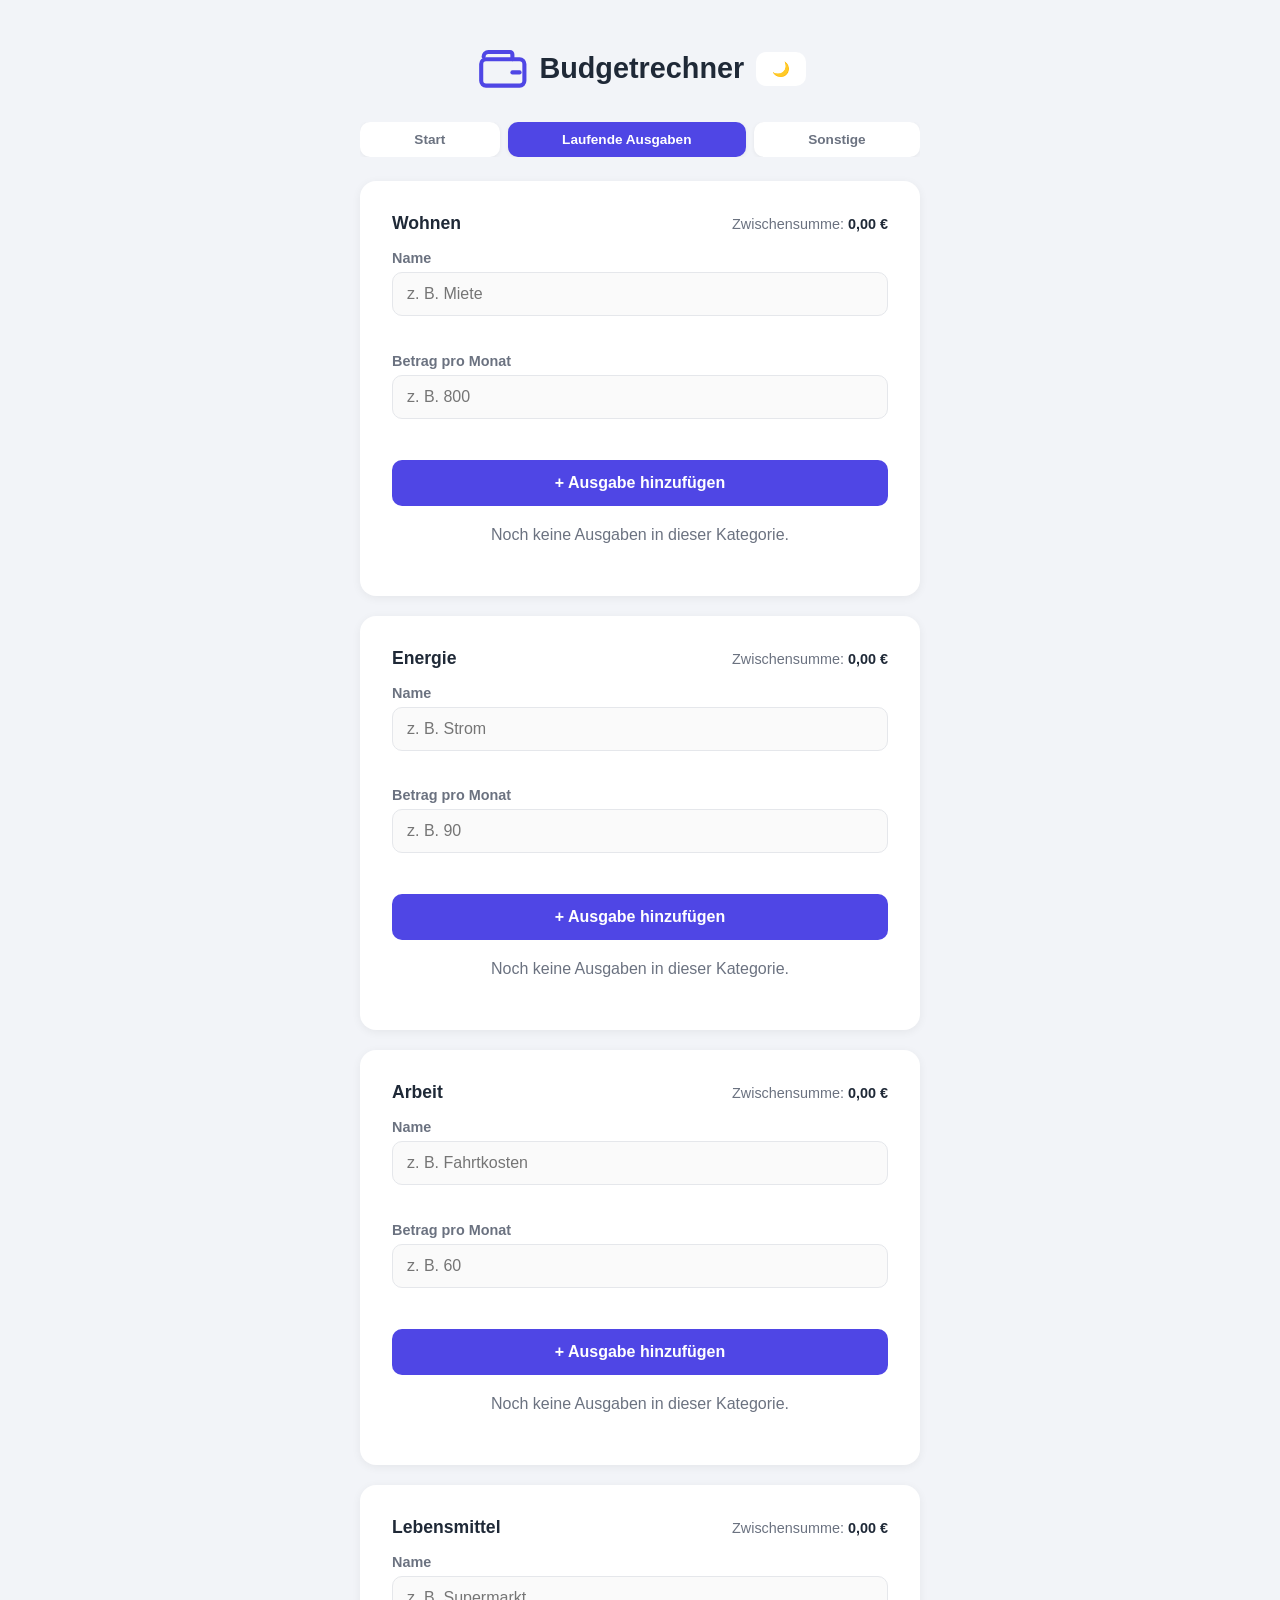
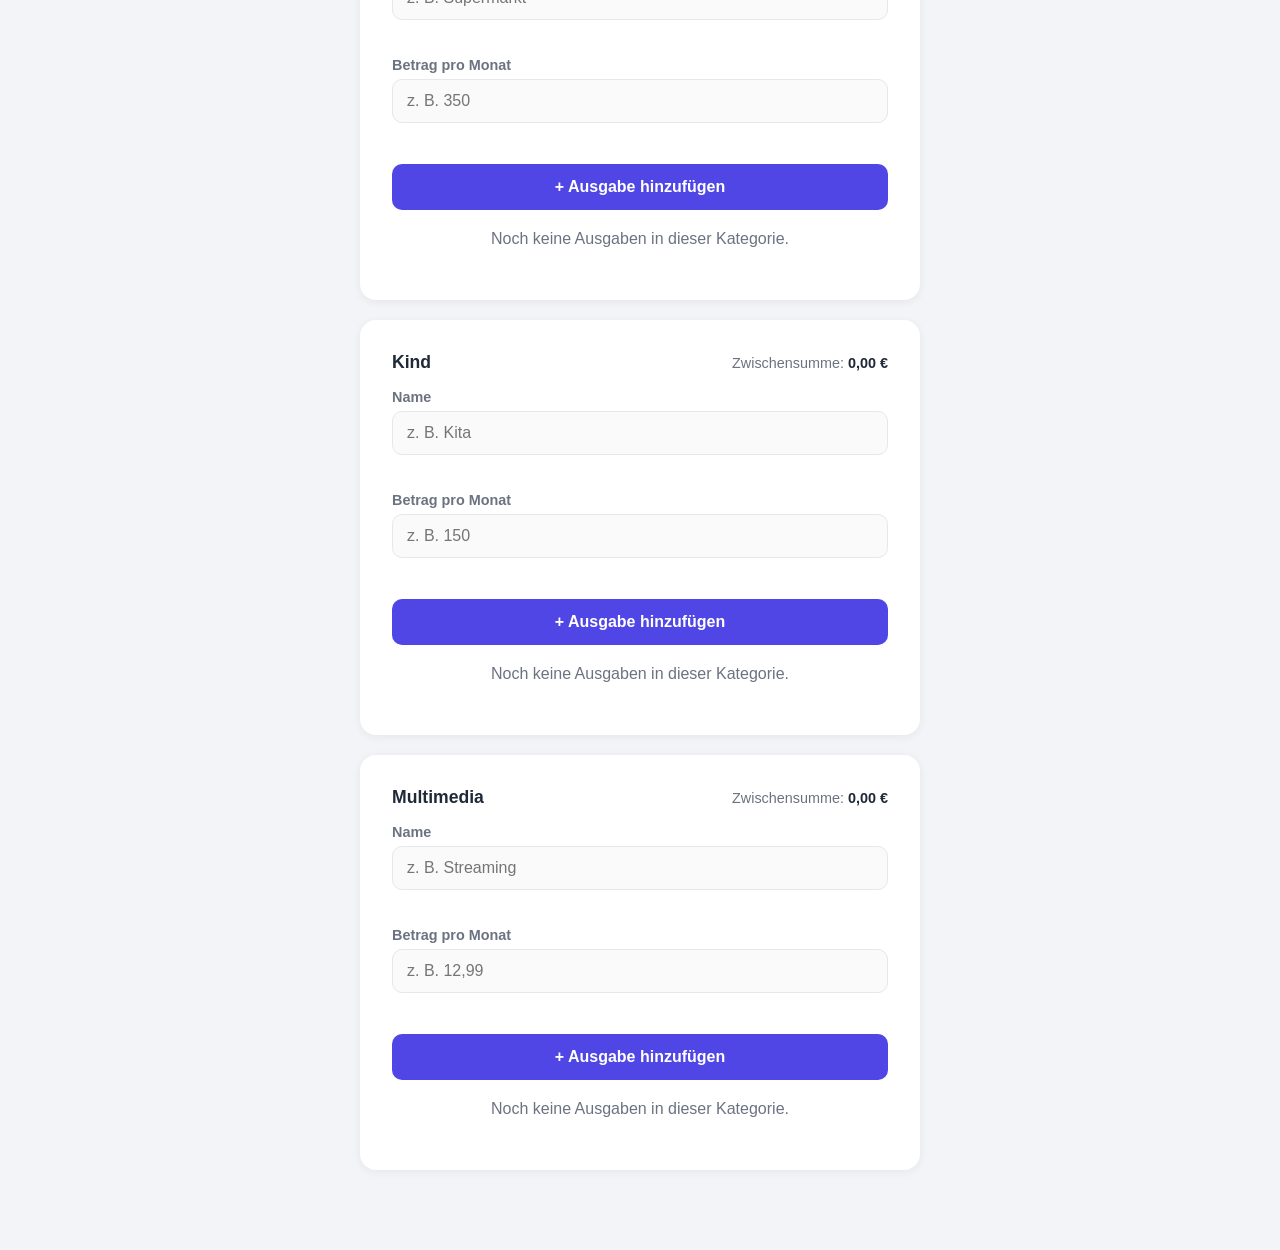
==== kategorien.html @ 54e15be7 "Add files via upload" ====
<!DOCTYPE html>
<html lang="de">
<head>
  <meta charset="UTF-8">
  <meta name="viewport" content="width=device-width, initial-scale=1.0">
  <title>Laufende Ausgaben – Budgetrechner</title>
  <link rel="stylesheet" href="style.css">
</head>
<body>

  <div class="container">
    <div class="kopfzeile">
      <h1>
        <span class="icon-wallet" aria-hidden="true">
          <svg viewBox="0 0 24 24" fill="none" stroke="currentColor" stroke-width="1.7" stroke-linecap="round" stroke-linejoin="round">
            <path d="M4 7a2 2 0 0 1 2-2h9a1 1 0 0 1 1 1v2"/>
            <rect x="3" y="8" width="18" height="11" rx="2"/>
            <path d="M16 13.5h3"/>
          </svg>
        </span>
        Budgetrechner
      </h1>
      <button type="button" id="modus-umschalten" class="btn btn-modus" title="Dunkelmodus umschalten">🌙</button>
    </div>

    <!-- ================= NAVIGATION ================= -->
    <nav class="nav-leiste">
      <a class="nav-link" href="index.html">Start</a>
      <a class="nav-link" href="kategorien.html">Laufende Ausgaben</a>
      <a class="nav-link" href="sonstige.html">Sonstige</a>
    </nav>

    <!-- Jede Karte unten ist eine "Ausgaben-Karte": script.js erkennt sie über
         die Klasse "ausgaben-karte" und das Attribut "data-ziel" und macht
         Formular, Liste, Bearbeiten/Löschen und Zwischensumme automatisch
         funktionsfähig – der Ablauf ist für alle 6 Kategorien identisch. -->

    <!-- ================= WOHNEN ================= -->
    <section class="karte ausgaben-karte" data-ziel="wohnen">
      <div class="kategorie-kopf">
        <h2>Wohnen</h2>
        <p class="kategorie-zwischensumme">Zwischensumme: <span class="zwischensumme-betrag">0,00 €</span></p>
      </div>

      <form class="ausgabe-formular" novalidate>
        <div class="feld-gruppe">
          <label for="wohnen-name-input">Name</label>
          <input type="text" id="wohnen-name-input" class="ausgabe-name-input" placeholder="z. B. Miete" autocomplete="off">
          <p class="fehler-text name-fehler"></p>
        </div>
        <div class="feld-gruppe">
          <label for="wohnen-betrag-input">Betrag pro Monat</label>
          <input type="text" id="wohnen-betrag-input" class="ausgabe-betrag-input" placeholder="z. B. 800" inputmode="decimal" autocomplete="off">
          <p class="fehler-text betrag-fehler"></p>
        </div>
        <button type="submit" class="btn btn-primary">+ Ausgabe hinzufügen</button>
      </form>

      <ul class="ausgaben-liste"></ul>
      <p class="leer-hinweis">Noch keine Ausgaben in dieser Kategorie.</p>
    </section>

    <!-- ================= ENERGIE ================= -->
    <section class="karte ausgaben-karte" data-ziel="energie">
      <div class="kategorie-kopf">
        <h2>Energie</h2>
        <p class="kategorie-zwischensumme">Zwischensumme: <span class="zwischensumme-betrag">0,00 €</span></p>
      </div>

      <form class="ausgabe-formular" novalidate>
        <div class="feld-gruppe">
          <label for="energie-name-input">Name</label>
          <input type="text" id="energie-name-input" class="ausgabe-name-input" placeholder="z. B. Strom" autocomplete="off">
          <p class="fehler-text name-fehler"></p>
        </div>
        <div class="feld-gruppe">
          <label for="energie-betrag-input">Betrag pro Monat</label>
          <input type="text" id="energie-betrag-input" class="ausgabe-betrag-input" placeholder="z. B. 90" inputmode="decimal" autocomplete="off">
          <p class="fehler-text betrag-fehler"></p>
        </div>
        <button type="submit" class="btn btn-primary">+ Ausgabe hinzufügen</button>
      </form>

      <ul class="ausgaben-liste"></ul>
      <p class="leer-hinweis">Noch keine Ausgaben in dieser Kategorie.</p>
    </section>

    <!-- ================= ARBEIT ================= -->
    <section class="karte ausgaben-karte" data-ziel="arbeit">
      <div class="kategorie-kopf">
        <h2>Arbeit</h2>
        <p class="kategorie-zwischensumme">Zwischensumme: <span class="zwischensumme-betrag">0,00 €</span></p>
      </div>

      <form class="ausgabe-formular" novalidate>
        <div class="feld-gruppe">
          <label for="arbeit-name-input">Name</label>
          <input type="text" id="arbeit-name-input" class="ausgabe-name-input" placeholder="z. B. Fahrtkosten" autocomplete="off">
          <p class="fehler-text name-fehler"></p>
        </div>
        <div class="feld-gruppe">
          <label for="arbeit-betrag-input">Betrag pro Monat</label>
          <input type="text" id="arbeit-betrag-input" class="ausgabe-betrag-input" placeholder="z. B. 60" inputmode="decimal" autocomplete="off">
          <p class="fehler-text betrag-fehler"></p>
        </div>
        <button type="submit" class="btn btn-primary">+ Ausgabe hinzufügen</button>
      </form>

      <ul class="ausgaben-liste"></ul>
      <p class="leer-hinweis">Noch keine Ausgaben in dieser Kategorie.</p>
    </section>

    <!-- ================= LEBENSMITTEL ================= -->
    <section class="karte ausgaben-karte" data-ziel="lebensmittel">
      <div class="kategorie-kopf">
        <h2>Lebensmittel</h2>
        <p class="kategorie-zwischensumme">Zwischensumme: <span class="zwischensumme-betrag">0,00 €</span></p>
      </div>

      <form class="ausgabe-formular" novalidate>
        <div class="feld-gruppe">
          <label for="lebensmittel-name-input">Name</label>
          <input type="text" id="lebensmittel-name-input" class="ausgabe-name-input" placeholder="z. B. Supermarkt" autocomplete="off">
          <p class="fehler-text name-fehler"></p>
        </div>
        <div class="feld-gruppe">
          <label for="lebensmittel-betrag-input">Betrag pro Monat</label>
          <input type="text" id="lebensmittel-betrag-input" class="ausgabe-betrag-input" placeholder="z. B. 350" inputmode="decimal" autocomplete="off">
          <p class="fehler-text betrag-fehler"></p>
        </div>
        <button type="submit" class="btn btn-primary">+ Ausgabe hinzufügen</button>
      </form>

      <ul class="ausgaben-liste"></ul>
      <p class="leer-hinweis">Noch keine Ausgaben in dieser Kategorie.</p>
    </section>

    <!-- ================= KIND ================= -->
    <section class="karte ausgaben-karte" data-ziel="kind">
      <div class="kategorie-kopf">
        <h2>Kind</h2>
        <p class="kategorie-zwischensumme">Zwischensumme: <span class="zwischensumme-betrag">0,00 €</span></p>
      </div>

      <form class="ausgabe-formular" novalidate>
        <div class="feld-gruppe">
          <label for="kind-name-input">Name</label>
          <input type="text" id="kind-name-input" class="ausgabe-name-input" placeholder="z. B. Kita" autocomplete="off">
          <p class="fehler-text name-fehler"></p>
        </div>
        <div class="feld-gruppe">
          <label for="kind-betrag-input">Betrag pro Monat</label>
          <input type="text" id="kind-betrag-input" class="ausgabe-betrag-input" placeholder="z. B. 150" inputmode="decimal" autocomplete="off">
          <p class="fehler-text betrag-fehler"></p>
        </div>
        <button type="submit" class="btn btn-primary">+ Ausgabe hinzufügen</button>
      </form>

      <ul class="ausgaben-liste"></ul>
      <p class="leer-hinweis">Noch keine Ausgaben in dieser Kategorie.</p>
    </section>

    <!-- ================= MULTIMEDIA ================= -->
    <section class="karte ausgaben-karte" data-ziel="multimedia">
      <div class="kategorie-kopf">
        <h2>Multimedia</h2>
        <p class="kategorie-zwischensumme">Zwischensumme: <span class="zwischensumme-betrag">0,00 €</span></p>
      </div>

      <form class="ausgabe-formular" novalidate>
        <div class="feld-gruppe">
          <label for="multimedia-name-input">Name</label>
          <input type="text" id="multimedia-name-input" class="ausgabe-name-input" placeholder="z. B. Streaming" autocomplete="off">
          <p class="fehler-text name-fehler"></p>
        </div>
        <div class="feld-gruppe">
          <label for="multimedia-betrag-input">Betrag pro Monat</label>
          <input type="text" id="multimedia-betrag-input" class="ausgabe-betrag-input" placeholder="z. B. 12,99" inputmode="decimal" autocomplete="off">
          <p class="fehler-text betrag-fehler"></p>
        </div>
        <button type="submit" class="btn btn-primary">+ Ausgabe hinzufügen</button>
      </form>

      <ul class="ausgaben-liste"></ul>
      <p class="leer-hinweis">Noch keine Ausgaben in dieser Kategorie.</p>
    </section>
  </div>

  <script src="script.js"></script>
</body>
</html>
---- style.css ----
/* ===================================================
   GRUNDEINSTELLUNGEN & FARBVARIABLEN
   =================================================== */
:root {
  --farbe-hintergrund: #f2f4f8;
  --farbe-karte: #ffffff;
  --farbe-text: #1f2937;
  --farbe-text-hell: #6b7280;
  --farbe-primary: #4f46e5;
  --farbe-primary-dunkel: #4338ca;
  --farbe-positiv: #15803d;
  --farbe-positiv-hintergrund: #dcfce7;
  --farbe-negativ: #b91c1c;
  --farbe-negativ-hintergrund: #fee2e2;
  --farbe-fehler: #dc2626;
  --farbe-rand: #e5e7eb;
  --farbe-eingabe-bg: #fafafa;
  --farbe-eingabe-bg-fokus: #ffffff;
  --farbe-neutral-bg: #f3f4f6;
  --schatten-farbe: rgba(0, 0, 0, 0.06);
  --radius: 16px;
}

/* Dunkelmodus: überschreibt einfach dieselben Variablen mit anderen Werten.
   Dadurch muss der Rest der CSS-Datei gar nicht angepasst werden. */
body.dunkel-modus {
  --farbe-hintergrund: #0f172a;
  --farbe-karte: #1e293b;
  --farbe-text: #f1f5f9;
  --farbe-text-hell: #94a3b8;
  --farbe-primary: #6366f1;
  --farbe-primary-dunkel: #818cf8;
  --farbe-positiv: #4ade80;
  --farbe-positiv-hintergrund: #14532d;
  --farbe-negativ: #f87171;
  --farbe-negativ-hintergrund: #7f1d1d;
  --farbe-fehler: #f87171;
  --farbe-rand: #334155;
  --farbe-eingabe-bg: #0f172a;
  --farbe-eingabe-bg-fokus: #111827;
  --farbe-neutral-bg: #334155;
  --schatten-farbe: rgba(0, 0, 0, 0.4);
}

* {
  box-sizing: border-box;
}

body {
  margin: 0;
  padding: 24px 16px 60px;
  font-family: "Segoe UI", Roboto, Helvetica, Arial, sans-serif;
  background: var(--farbe-hintergrund);
  color: var(--farbe-text);
  transition: background-color 0.2s ease, color 0.2s ease;
}

.kopfzeile {
  display: flex;
  align-items: center;
  justify-content: center;
  gap: 12px;
  margin-bottom: 24px;
}

.kopfzeile h1 {
  margin: 0;
}

.btn-modus {
  background: var(--farbe-karte);
  border: 1px solid var(--farbe-rand);
  font-size: 1.2rem;
  line-height: 1;
  padding: 8px 12px;
  border-radius: 50%;
}

/* ===================================================
   NAVIGATIONSLEISTE (auf allen 3 Seiten gleich)
   =================================================== */
.nav-leiste {
  display: flex;
  gap: 8px;
  margin-bottom: 24px;
  overflow-x: auto;
}

.nav-link {
  flex: 1 1 auto;
  text-align: center;
  white-space: nowrap;
  padding: 10px 14px;
  border-radius: 10px;
  background: var(--farbe-karte);
  color: var(--farbe-text-hell);
  text-decoration: none;
  font-size: 0.85rem;
  font-weight: 600;
  box-shadow: 0 1px 4px var(--schatten-farbe);
}

.nav-link.aktiv {
  background: var(--farbe-primary);
  color: #fff;
}

.container {
  max-width: 560px;
  margin: 0 auto;
}

h1 {
  display: flex;
  align-items: center;
  justify-content: center;
  gap: 8px;
  text-align: center;
  font-size: 1.8rem;
  margin: 0;
}

/* Minimalistisches Wallet-Symbol in der Kopfzeile, ca. doppelt so groß wie
   der vorherige Emoji-Text (1.8rem), Farbe folgt der Akzentfarbe der App. */
.icon-wallet {
  display: inline-flex;
  flex-shrink: 0;
  width: 3.6rem;
  height: 3.6rem;
  color: var(--farbe-primary);
}

.icon-wallet svg {
  width: 100%;
  height: 100%;
}

h2 {
  font-size: 1.1rem;
  margin: 0 0 16px;
  color: var(--farbe-text);
}

/* ===================================================
   KARTEN (allgemeines Container-Design)
   =================================================== */
.karte {
  background: var(--farbe-karte);
  border-radius: var(--radius);
  padding: 24px;
  margin-bottom: 20px;
  box-shadow: 0 2px 10px var(--schatten-farbe);
}

/* ===================================================
   SALDO-KARTE
   =================================================== */
.saldo-karte {
  text-align: center;
  transition: background-color 0.2s ease;
}

.saldo-label {
  margin: 0 0 8px;
  font-size: 1rem;
  color: var(--farbe-text-hell);
}

.saldo-betrag {
  margin: 0;
  font-size: 2.6rem;
  font-weight: 700;
}

/* Farbige Zustände, werden per JavaScript per Klasse gesetzt */
.saldo-karte.positiv .saldo-betrag {
  color: var(--farbe-positiv);
}
.saldo-karte.positiv {
  background: var(--farbe-positiv-hintergrund);
}

.saldo-karte.negativ .saldo-betrag {
  color: var(--farbe-negativ);
}
.saldo-karte.negativ {
  background: var(--farbe-negativ-hintergrund);
}

/* ===================================================
   FORMULARE / EINGABEFELDER
   =================================================== */
.feld-gruppe {
  margin-bottom: 16px;
}

.feld-gruppe:last-of-type {
  margin-bottom: 20px;
}

label {
  display: block;
  margin-bottom: 6px;
  font-size: 0.9rem;
  font-weight: 600;
  color: var(--farbe-text-hell);
}

input[type="text"] {
  width: 100%;
  padding: 12px 14px;
  font-size: 1rem;
  border: 1px solid var(--farbe-rand);
  border-radius: 10px;
  background: var(--farbe-eingabe-bg);
  color: var(--farbe-text);
}

input[type="text"]:focus {
  outline: none;
  border-color: var(--farbe-primary);
  background: var(--farbe-eingabe-bg-fokus);
}

.fehler-text {
  min-height: 1.1em;
  margin: 6px 0 0;
  font-size: 0.85rem;
  color: var(--farbe-fehler);
}

/* ===================================================
   BUTTONS
   =================================================== */
.btn {
  cursor: pointer;
  border: none;
  border-radius: 10px;
  padding: 10px 16px;
  font-size: 0.9rem;
  font-weight: 600;
  transition: opacity 0.15s ease;
}

.btn:hover {
  opacity: 0.85;
}

.btn-primary {
  width: 100%;
  padding: 14px;
  font-size: 1rem;
  background: var(--farbe-primary);
  color: #fff;
}

.btn-primary:hover {
  background: var(--farbe-primary-dunkel);
  opacity: 1;
}

.btn-bearbeiten {
  background: #e0e7ff;
  color: var(--farbe-primary-dunkel);
}

.btn-loeschen {
  background: var(--farbe-negativ-hintergrund);
  color: var(--farbe-negativ);
}

.btn-speichern {
  background: var(--farbe-positiv-hintergrund);
  color: var(--farbe-positiv);
}

.btn-abbrechen {
  background: var(--farbe-neutral-bg);
  color: var(--farbe-text-hell);
}

/* ===================================================
   AUSGABEN-LISTE
   =================================================== */
.ausgaben-liste {
  list-style: none;
  margin: 0;
  padding: 0;
}

.ausgabe-eintrag {
  display: flex;
  align-items: center;
  justify-content: space-between;
  flex-wrap: wrap;
  gap: 10px;
  padding: 14px 0;
  border-bottom: 1px solid var(--farbe-rand);
}

.ausgabe-eintrag:last-child {
  border-bottom: none;
}

.ausgabe-name {
  font-weight: 600;
  flex: 1 1 auto;
  min-width: 100px;
}

.ausgabe-betrag {
  font-weight: 600;
  color: var(--farbe-text-hell);
  margin-right: 8px;
}

.ausgabe-buttons {
  display: flex;
  gap: 8px;
}

.leer-hinweis {
  display: none; /* wird per JavaScript ein-/ausgeblendet */
  text-align: center;
  color: var(--farbe-text-hell);
  padding: 20px 0;
  margin: 0;
}

/* Bearbeiten-Modus eines Ausgaben-Eintrags */
.ausgabe-bearbeiten {
  display: flex;
  flex-wrap: wrap;
  gap: 8px;
  width: 100%;
}

.ausgabe-bearbeiten input[type="text"] {
  flex: 1 1 120px;
}

.edit-fehler {
  width: 100%;
}

/* ===================================================
   KATEGORIE-KARTEN (kategorien.html & sonstige.html)
   =================================================== */
.kategorie-kopf {
  display: flex;
  align-items: baseline;
  justify-content: space-between;
  flex-wrap: wrap;
  gap: 8px;
  margin-bottom: 16px;
}

.kategorie-kopf h2 {
  margin: 0;
}

.kategorie-zwischensumme {
  margin: 0;
  font-size: 0.9rem;
  color: var(--farbe-text-hell);
}

.zwischensumme-betrag {
  font-weight: 700;
  color: var(--farbe-text);
}

/* ===================================================
   BALKENDIAGRAMM (Startseite, ohne externe Bibliothek)
   =================================================== */
.diagramm-flaeche {
  display: flex;
  align-items: flex-end;
  gap: 16px;
  overflow-x: auto;
  padding-bottom: 4px;
}

.balken-spalte {
  display: flex;
  flex-direction: column;
  align-items: center;
  flex: 1 1 64px;
  min-width: 64px;
}

.balken-huelle {
  display: flex;
  align-items: flex-end;
  height: 180px;
  width: 100%;
}

.balken {
  width: 100%;
  min-height: 4px;
  background: var(--farbe-primary);
  border-radius: 8px 8px 0 0;
  transition: height 0.3s ease;
}

.balken-wert {
  margin-bottom: 6px;
  font-size: 0.75rem;
  font-weight: 700;
  white-space: nowrap;
}

.balken-label {
  margin-top: 8px;
  font-size: 0.8rem;
  color: var(--farbe-text-hell);
  text-align: center;
}

/* ===================================================
   RESPONSIVE ANPASSUNGEN (größere Bildschirme)
   =================================================== */
@media (min-width: 600px) {
  body {
    padding: 40px 16px 60px;
  }

  .saldo-betrag {
    font-size: 3.2rem;
  }

  .karte {
    padding: 32px;
  }
}
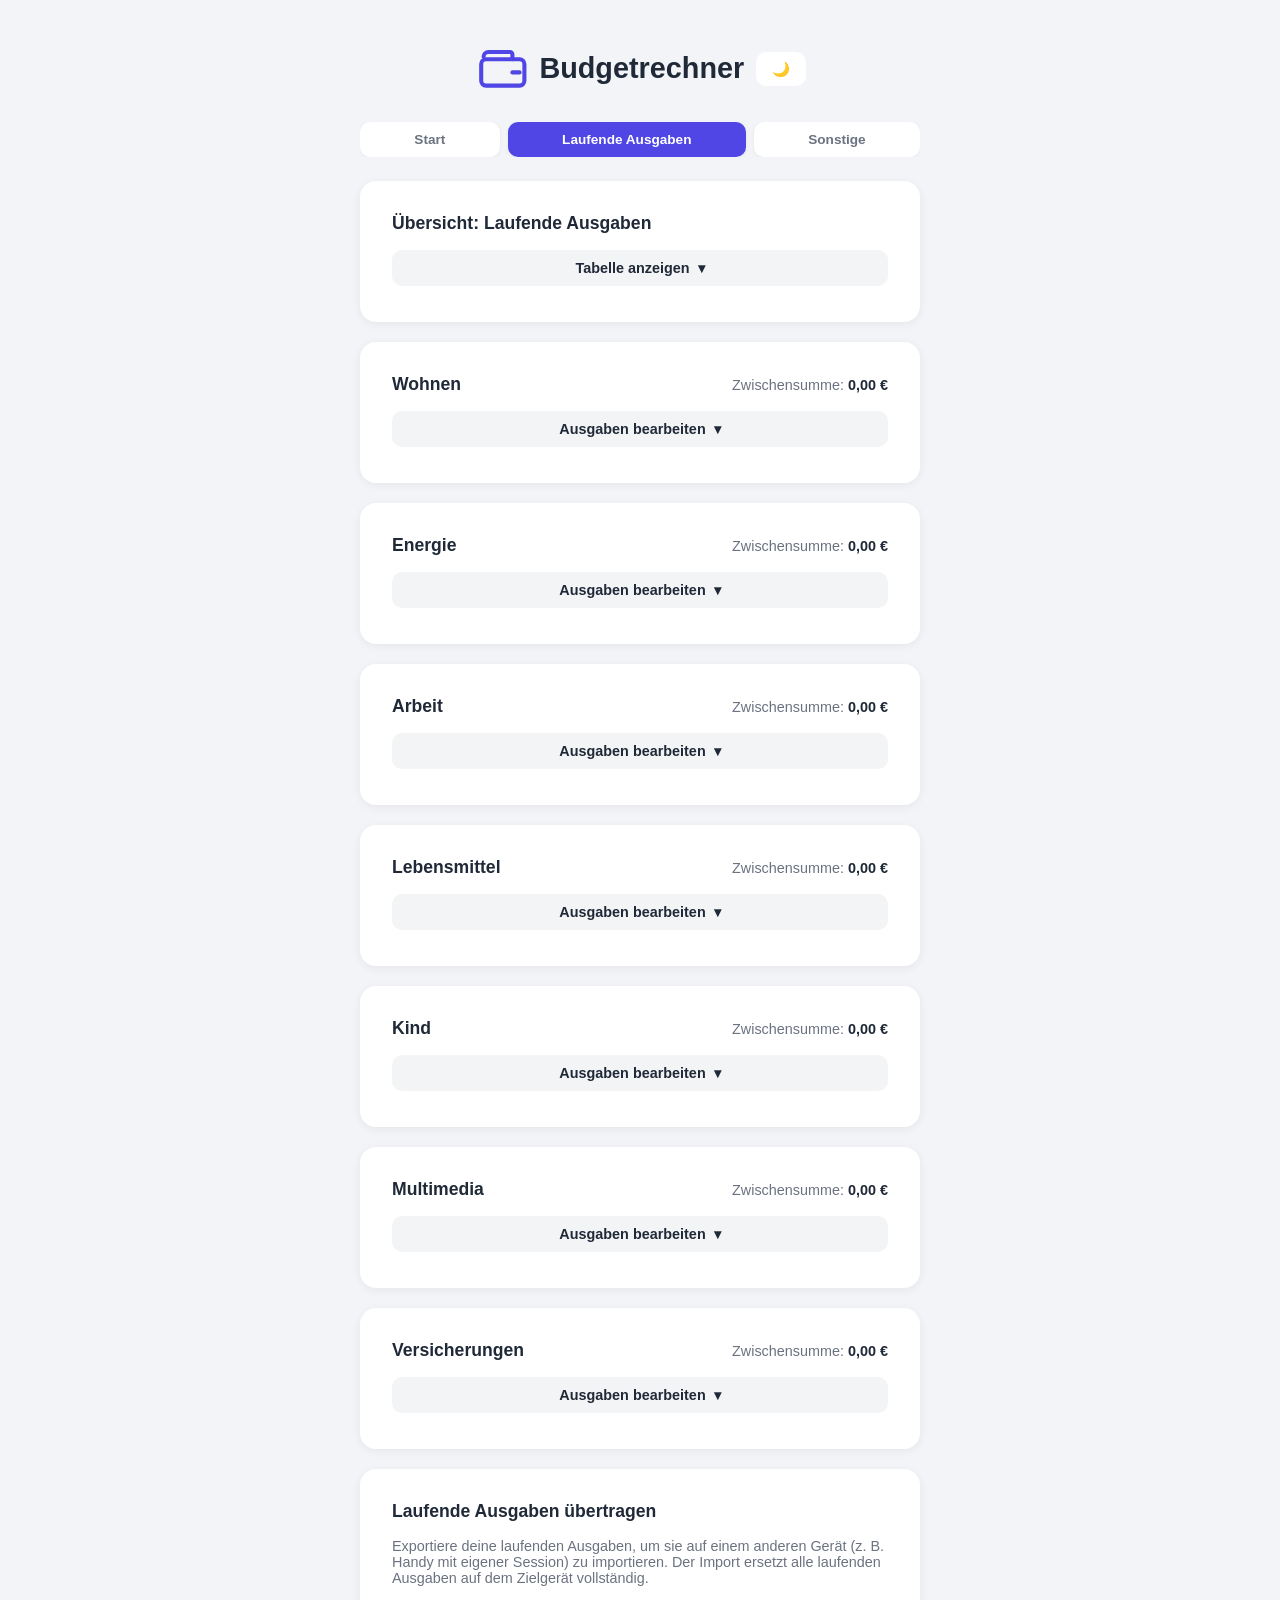
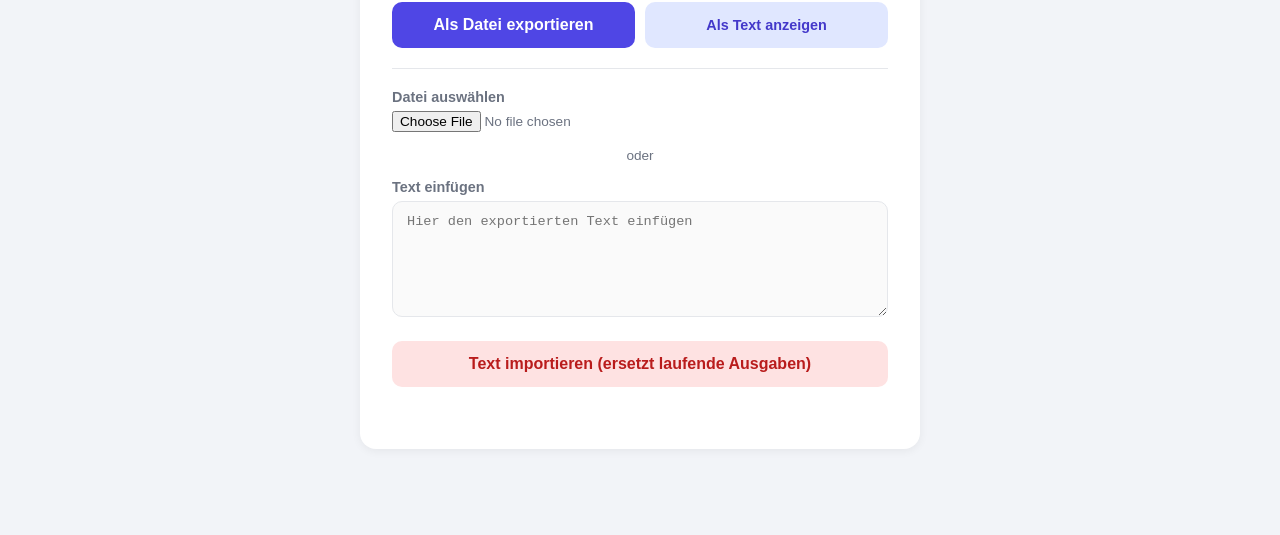
==== commit ed431a22: "Add files via upload Added some new functions" ====
--- a/kategorien.html
+++ b/kategorien.html
@@ -2,6 +2,15 @@
 <html lang="de">
 <head>
   <meta charset="UTF-8">
+  <script>
+    // Verhindert ein kurzes Aufblitzen des Hellmodus beim Laden/Seitenwechsel
+    // im Dunkelmodus: liest den gespeicherten Modus synchron VOR dem ersten
+    // Rendern aus und setzt die Klasse direkt am <html>-Element (das schon
+    // existiert, während <body> hier noch nicht geparst ist).
+    if (localStorage.getItem("budgetrechnerModus") === "dunkel") {
+      document.documentElement.classList.add("dunkel-modus");
+    }
+  </script>
   <meta name="viewport" content="width=device-width, initial-scale=1.0">
   <title>Laufende Ausgaben – Budgetrechner</title>
   <link rel="stylesheet" href="style.css">
@@ -30,10 +39,32 @@
       <a class="nav-link" href="sonstige.html">Sonstige</a>
     </nav>
 
+    <!-- ================= ÜBERSICHTSTABELLE ================= -->
+    <!-- Zeigt alle laufenden Ausgaben gruppiert nach Kategorie mit Zwischensumme.
+         Wird von script.js (rendereUebersichtstabelle) automatisch befüllt;
+         Kategorien ohne Ausgaben tauchen hier nicht auf. -->
+    <section class="karte uebersicht-karte" data-tabelle-modus="kategorien">
+      <h2>Übersicht: Laufende Ausgaben</h2>
+
+      <button type="button" class="btn kategorie-umschalten" aria-expanded="false" data-label-zu="Tabelle anzeigen" data-label-offen="Tabelle einklappen">
+        <span class="umschalten-text">Tabelle anzeigen</span>
+        <span class="umschalten-pfeil" aria-hidden="true">▾</span>
+      </button>
+
+      <div class="kategorie-details">
+      <div class="tabelle-wrapper">
+        <table class="uebersicht-tabelle">
+          <tbody class="uebersicht-tabelle-body"></tbody>
+        </table>
+      </div>
+      <p class="leer-hinweis">Noch keine laufenden Ausgaben vorhanden.</p>
+      </div>
+    </section>
+
     <!-- Jede Karte unten ist eine "Ausgaben-Karte": script.js erkennt sie über
          die Klasse "ausgaben-karte" und das Attribut "data-ziel" und macht
          Formular, Liste, Bearbeiten/Löschen und Zwischensumme automatisch
-         funktionsfähig – der Ablauf ist für alle 6 Kategorien identisch. -->
+         funktionsfähig – der Ablauf ist für alle 7 Kategorien identisch. -->
 
     <!-- ================= WOHNEN ================= -->
     <section class="karte ausgaben-karte" data-ziel="wohnen">
@@ -42,6 +73,20 @@
         <p class="kategorie-zwischensumme">Zwischensumme: <span class="zwischensumme-betrag">0,00 €</span></p>
       </div>
 
+      <!-- Horizontales Balkendiagramm dieser Kategorie, größte Ausgabe oben.
+           Wird von script.js (rendereKategorieBalken) befüllt und bei leerer
+           Kategorie automatisch ausgeblendet. -->
+      <div class="kategorie-balken"></div>
+
+      <!-- Ein-/Ausklapp-Button: Formular und Liste sind standardmäßig
+           eingeklappt, damit die Kachel kompakt bleibt. script.js schaltet
+           dazu die Klasse "offen" am darunterliegenden Bereich um. -->
+      <button type="button" class="btn kategorie-umschalten" aria-expanded="false" data-label-zu="Ausgaben bearbeiten" data-label-offen="Ausgaben einklappen">
+        <span class="umschalten-text">Ausgaben bearbeiten</span>
+        <span class="umschalten-pfeil" aria-hidden="true">▾</span>
+      </button>
+
+      <div class="kategorie-details">
       <form class="ausgabe-formular" novalidate>
         <div class="feld-gruppe">
           <label for="wohnen-name-input">Name</label>
@@ -58,6 +103,7 @@
 
       <ul class="ausgaben-liste"></ul>
       <p class="leer-hinweis">Noch keine Ausgaben in dieser Kategorie.</p>
+      </div>
     </section>
 
     <!-- ================= ENERGIE ================= -->
@@ -67,6 +113,20 @@
         <p class="kategorie-zwischensumme">Zwischensumme: <span class="zwischensumme-betrag">0,00 €</span></p>
       </div>
 
+      <!-- Horizontales Balkendiagramm dieser Kategorie, größte Ausgabe oben.
+           Wird von script.js (rendereKategorieBalken) befüllt und bei leerer
+           Kategorie automatisch ausgeblendet. -->
+      <div class="kategorie-balken"></div>
+
+      <!-- Ein-/Ausklapp-Button: Formular und Liste sind standardmäßig
+           eingeklappt, damit die Kachel kompakt bleibt. script.js schaltet
+           dazu die Klasse "offen" am darunterliegenden Bereich um. -->
+      <button type="button" class="btn kategorie-umschalten" aria-expanded="false" data-label-zu="Ausgaben bearbeiten" data-label-offen="Ausgaben einklappen">
+        <span class="umschalten-text">Ausgaben bearbeiten</span>
+        <span class="umschalten-pfeil" aria-hidden="true">▾</span>
+      </button>
+
+      <div class="kategorie-details">
       <form class="ausgabe-formular" novalidate>
         <div class="feld-gruppe">
           <label for="energie-name-input">Name</label>
@@ -83,6 +143,7 @@
 
       <ul class="ausgaben-liste"></ul>
       <p class="leer-hinweis">Noch keine Ausgaben in dieser Kategorie.</p>
+      </div>
     </section>
 
     <!-- ================= ARBEIT ================= -->
@@ -92,6 +153,20 @@
         <p class="kategorie-zwischensumme">Zwischensumme: <span class="zwischensumme-betrag">0,00 €</span></p>
       </div>
 
+      <!-- Horizontales Balkendiagramm dieser Kategorie, größte Ausgabe oben.
+           Wird von script.js (rendereKategorieBalken) befüllt und bei leerer
+           Kategorie automatisch ausgeblendet. -->
+      <div class="kategorie-balken"></div>
+
+      <!-- Ein-/Ausklapp-Button: Formular und Liste sind standardmäßig
+           eingeklappt, damit die Kachel kompakt bleibt. script.js schaltet
+           dazu die Klasse "offen" am darunterliegenden Bereich um. -->
+      <button type="button" class="btn kategorie-umschalten" aria-expanded="false" data-label-zu="Ausgaben bearbeiten" data-label-offen="Ausgaben einklappen">
+        <span class="umschalten-text">Ausgaben bearbeiten</span>
+        <span class="umschalten-pfeil" aria-hidden="true">▾</span>
+      </button>
+
+      <div class="kategorie-details">
       <form class="ausgabe-formular" novalidate>
         <div class="feld-gruppe">
           <label for="arbeit-name-input">Name</label>
@@ -108,6 +183,7 @@
 
       <ul class="ausgaben-liste"></ul>
       <p class="leer-hinweis">Noch keine Ausgaben in dieser Kategorie.</p>
+      </div>
     </section>
 
     <!-- ================= LEBENSMITTEL ================= -->
@@ -117,6 +193,20 @@
         <p class="kategorie-zwischensumme">Zwischensumme: <span class="zwischensumme-betrag">0,00 €</span></p>
       </div>
 
+      <!-- Horizontales Balkendiagramm dieser Kategorie, größte Ausgabe oben.
+           Wird von script.js (rendereKategorieBalken) befüllt und bei leerer
+           Kategorie automatisch ausgeblendet. -->
+      <div class="kategorie-balken"></div>
+
+      <!-- Ein-/Ausklapp-Button: Formular und Liste sind standardmäßig
+           eingeklappt, damit die Kachel kompakt bleibt. script.js schaltet
+           dazu die Klasse "offen" am darunterliegenden Bereich um. -->
+      <button type="button" class="btn kategorie-umschalten" aria-expanded="false" data-label-zu="Ausgaben bearbeiten" data-label-offen="Ausgaben einklappen">
+        <span class="umschalten-text">Ausgaben bearbeiten</span>
+        <span class="umschalten-pfeil" aria-hidden="true">▾</span>
+      </button>
+
+      <div class="kategorie-details">
       <form class="ausgabe-formular" novalidate>
         <div class="feld-gruppe">
           <label for="lebensmittel-name-input">Name</label>
@@ -133,6 +223,7 @@
 
       <ul class="ausgaben-liste"></ul>
       <p class="leer-hinweis">Noch keine Ausgaben in dieser Kategorie.</p>
+      </div>
     </section>
 
     <!-- ================= KIND ================= -->
@@ -142,6 +233,20 @@
         <p class="kategorie-zwischensumme">Zwischensumme: <span class="zwischensumme-betrag">0,00 €</span></p>
       </div>
 
+      <!-- Horizontales Balkendiagramm dieser Kategorie, größte Ausgabe oben.
+           Wird von script.js (rendereKategorieBalken) befüllt und bei leerer
+           Kategorie automatisch ausgeblendet. -->
+      <div class="kategorie-balken"></div>
+
+      <!-- Ein-/Ausklapp-Button: Formular und Liste sind standardmäßig
+           eingeklappt, damit die Kachel kompakt bleibt. script.js schaltet
+           dazu die Klasse "offen" am darunterliegenden Bereich um. -->
+      <button type="button" class="btn kategorie-umschalten" aria-expanded="false" data-label-zu="Ausgaben bearbeiten" data-label-offen="Ausgaben einklappen">
+        <span class="umschalten-text">Ausgaben bearbeiten</span>
+        <span class="umschalten-pfeil" aria-hidden="true">▾</span>
+      </button>
+
+      <div class="kategorie-details">
       <form class="ausgabe-formular" novalidate>
         <div class="feld-gruppe">
           <label for="kind-name-input">Name</label>
@@ -158,6 +263,7 @@
 
       <ul class="ausgaben-liste"></ul>
       <p class="leer-hinweis">Noch keine Ausgaben in dieser Kategorie.</p>
+      </div>
     </section>
 
     <!-- ================= MULTIMEDIA ================= -->
@@ -167,6 +273,20 @@
         <p class="kategorie-zwischensumme">Zwischensumme: <span class="zwischensumme-betrag">0,00 €</span></p>
       </div>
 
+      <!-- Horizontales Balkendiagramm dieser Kategorie, größte Ausgabe oben.
+           Wird von script.js (rendereKategorieBalken) befüllt und bei leerer
+           Kategorie automatisch ausgeblendet. -->
+      <div class="kategorie-balken"></div>
+
+      <!-- Ein-/Ausklapp-Button: Formular und Liste sind standardmäßig
+           eingeklappt, damit die Kachel kompakt bleibt. script.js schaltet
+           dazu die Klasse "offen" am darunterliegenden Bereich um. -->
+      <button type="button" class="btn kategorie-umschalten" aria-expanded="false" data-label-zu="Ausgaben bearbeiten" data-label-offen="Ausgaben einklappen">
+        <span class="umschalten-text">Ausgaben bearbeiten</span>
+        <span class="umschalten-pfeil" aria-hidden="true">▾</span>
+      </button>
+
+      <div class="kategorie-details">
       <form class="ausgabe-formular" novalidate>
         <div class="feld-gruppe">
           <label for="multimedia-name-input">Name</label>
@@ -183,6 +303,97 @@
 
       <ul class="ausgaben-liste"></ul>
       <p class="leer-hinweis">Noch keine Ausgaben in dieser Kategorie.</p>
+      </div>
+    </section>
+
+    <!-- ================= VERSICHERUNGEN ================= -->
+    <section class="karte ausgaben-karte" data-ziel="versicherungen">
+      <div class="kategorie-kopf">
+        <h2>Versicherungen</h2>
+        <p class="kategorie-zwischensumme">Zwischensumme: <span class="zwischensumme-betrag">0,00 €</span></p>
+      </div>
+
+      <!-- Horizontales Balkendiagramm dieser Kategorie, größte Ausgabe oben.
+           Wird von script.js (rendereKategorieBalken) befüllt und bei leerer
+           Kategorie automatisch ausgeblendet. -->
+      <div class="kategorie-balken"></div>
+
+      <!-- Ein-/Ausklapp-Button: Formular und Liste sind standardmäßig
+           eingeklappt, damit die Kachel kompakt bleibt. script.js schaltet
+           dazu die Klasse "offen" am darunterliegenden Bereich um. -->
+      <button type="button" class="btn kategorie-umschalten" aria-expanded="false" data-label-zu="Ausgaben bearbeiten" data-label-offen="Ausgaben einklappen">
+        <span class="umschalten-text">Ausgaben bearbeiten</span>
+        <span class="umschalten-pfeil" aria-hidden="true">▾</span>
+      </button>
+
+      <div class="kategorie-details">
+      <form class="ausgabe-formular" novalidate>
+        <div class="feld-gruppe">
+          <label for="versicherungen-name-input">Name</label>
+          <input type="text" id="versicherungen-name-input" class="ausgabe-name-input" placeholder="z. B. Haftpflicht" autocomplete="off">
+          <p class="fehler-text name-fehler"></p>
+        </div>
+        <div class="feld-gruppe">
+          <label for="versicherungen-betrag-input">Betrag pro Monat</label>
+          <input type="text" id="versicherungen-betrag-input" class="ausgabe-betrag-input" placeholder="z. B. 4,90" inputmode="decimal" autocomplete="off">
+          <p class="fehler-text betrag-fehler"></p>
+        </div>
+        <button type="submit" class="btn btn-primary">+ Ausgabe hinzufügen</button>
+      </form>
+
+      <ul class="ausgaben-liste"></ul>
+      <p class="leer-hinweis">Noch keine Ausgaben in dieser Kategorie.</p>
+      </div>
+    </section>
+
+    <!-- ================= EXPORT / IMPORT ================= -->
+    <!-- Überträgt ausschließlich die laufenden Ausgaben (alle Kategorien
+         dieser Seite) zwischen Geräten – z. B. um sie auf einem Handy mit
+         eigener Browser-Session wieder einzuspielen. Funktioniert ohne
+         Server/Konto: entweder als Datei-Download/-Auswahl oder per Text
+         kopieren/einfügen, falls der Datei-Download im Browser nicht
+         verfügbar ist. Der Import ERSETZT alle laufenden Ausgaben auf
+         diesem Gerät vollständig. -->
+    <section class="karte" id="export-import-karte">
+      <h2>Laufende Ausgaben übertragen</h2>
+      <p class="hinweis-text">
+        Exportiere deine laufenden Ausgaben, um sie auf einem anderen Gerät
+        (z. B. Handy mit eigener Session) zu importieren. Der Import ersetzt
+        alle laufenden Ausgaben auf dem Zielgerät vollständig.
+      </p>
+
+      <div class="export-import-buttons">
+        <button type="button" class="btn btn-primary" id="export-datei-button">Als Datei exportieren</button>
+        <button type="button" class="btn btn-bearbeiten" id="export-text-button">Als Text anzeigen</button>
+      </div>
+
+      <div class="export-text-bereich" id="export-text-bereich" hidden>
+        <div class="feld-gruppe">
+          <label for="export-text-feld">Exportierter Text (kopieren und z. B. per Mail/Nachricht an das andere Gerät senden)</label>
+          <textarea id="export-text-feld" readonly rows="6"></textarea>
+        </div>
+        <button type="button" class="btn btn-speichern" id="export-kopieren-button">In Zwischenablage kopieren</button>
+        <p class="erfolg-text" id="export-kopieren-erfolg"></p>
+        <p class="fehler-text" id="export-kopieren-fehler"></p>
+      </div>
+
+      <hr class="trenner">
+
+      <div class="feld-gruppe">
+        <label for="import-datei-input">Datei auswählen</label>
+        <input type="file" id="import-datei-input" accept="application/json,.json">
+      </div>
+
+      <p class="oder-trenner">oder</p>
+
+      <div class="feld-gruppe">
+        <label for="import-text-feld">Text einfügen</label>
+        <textarea id="import-text-feld" rows="6" placeholder="Hier den exportierten Text einfügen"></textarea>
+      </div>
+      <button type="button" class="btn btn-warnung" id="import-text-button">Text importieren (ersetzt laufende Ausgaben)</button>
+
+      <p class="erfolg-text" id="import-erfolg"></p>
+      <p class="fehler-text" id="import-fehler"></p>
     </section>
   </div>
 
--- a/style.css
+++ b/style.css
@@ -22,8 +22,10 @@
 }
 
 /* Dunkelmodus: überschreibt einfach dieselben Variablen mit anderen Werten.
-   Dadurch muss der Rest der CSS-Datei gar nicht angepasst werden. */
-body.dunkel-modus {
+   Dadurch muss der Rest der CSS-Datei gar nicht angepasst werden.
+   Die Klasse sitzt am <html>-Element (nicht am <body>), damit ein Inline-
+   Skript im <head> sie schon vor dem ersten Rendern setzen kann. */
+html.dunkel-modus {
   --farbe-hintergrund: #0f172a;
   --farbe-karte: #1e293b;
   --farbe-text: #f1f5f9;
@@ -229,6 +231,42 @@
   color: var(--farbe-fehler);
 }
 
+.erfolg-text {
+  min-height: 1.1em;
+  margin: 6px 0 0;
+  font-size: 0.85rem;
+  color: var(--farbe-positiv);
+}
+
+.fehler-text:empty,
+.erfolg-text:empty {
+  margin: 0;
+}
+
+textarea {
+  width: 100%;
+  padding: 12px 14px;
+  font-size: 0.85rem;
+  font-family: "Consolas", "SFMono-Regular", Menlo, monospace;
+  border: 1px solid var(--farbe-rand);
+  border-radius: 10px;
+  background: var(--farbe-eingabe-bg);
+  color: var(--farbe-text);
+  resize: vertical;
+}
+
+textarea:focus {
+  outline: none;
+  border-color: var(--farbe-primary);
+  background: var(--farbe-eingabe-bg-fokus);
+}
+
+input[type="file"] {
+  width: 100%;
+  font-size: 0.85rem;
+  color: var(--farbe-text-hell);
+}
+
 /* ===================================================
    BUTTONS
    =================================================== */
@@ -279,6 +317,14 @@
   color: var(--farbe-text-hell);
 }
 
+.btn-warnung {
+  width: 100%;
+  padding: 14px;
+  font-size: 1rem;
+  background: var(--farbe-negativ-hintergrund);
+  color: var(--farbe-negativ);
+}
+
 /* ===================================================
    AUSGABEN-LISTE
    =================================================== */
@@ -371,6 +417,180 @@
 }
 
 /* ===================================================
+   EXPORT / IMPORT (kategorien.html)
+   =================================================== */
+.hinweis-text {
+  margin: 0 0 16px;
+  font-size: 0.9rem;
+  color: var(--farbe-text-hell);
+}
+
+.export-import-buttons {
+  display: flex;
+  flex-wrap: wrap;
+  gap: 10px;
+  margin-bottom: 4px;
+}
+
+.export-import-buttons .btn {
+  flex: 1 1 180px;
+}
+
+.export-text-bereich {
+  margin-top: 16px;
+}
+
+.trenner {
+  border: none;
+  border-top: 1px solid var(--farbe-rand);
+  margin: 20px 0;
+}
+
+.oder-trenner {
+  text-align: center;
+  font-size: 0.85rem;
+  color: var(--farbe-text-hell);
+  margin: 4px 0 16px;
+}
+
+/* ===================================================
+   ÜBERSICHTSTABELLE (kategorien.html & sonstige.html)
+   =================================================== */
+.tabelle-wrapper {
+  /* Sicherheitsnetz gegen seitliches Überlaufen auf sehr schmalen Displays;
+     bei zwei schlanken Spalten sollte dies im Normalfall nie greifen. */
+  overflow-x: auto;
+}
+
+.uebersicht-tabelle {
+  width: 100%;
+  border-collapse: collapse;
+  font-size: 0.9rem;
+}
+
+.uebersicht-tabelle td,
+.uebersicht-tabelle th {
+  padding: 10px 4px;
+  text-align: left;
+  border-bottom: 1px solid var(--farbe-rand);
+}
+
+.uebersicht-tabelle td:last-child,
+.uebersicht-tabelle th:last-child {
+  text-align: right;
+  white-space: nowrap;
+  font-weight: 600;
+}
+
+.uebersicht-gruppen-zeile th {
+  background: var(--farbe-neutral-bg);
+  font-weight: 700;
+  border-bottom: 1px solid var(--farbe-rand);
+}
+
+.uebersicht-gruppen-zeile:not(:first-child) th {
+  border-top: 2px solid var(--farbe-rand);
+}
+
+/* ===================================================
+   AUSGABEN GESAMT (Startseite, über dem Balkendiagramm)
+   =================================================== */
+.ausgaben-gesamt {
+  margin: -8px 0 20px;
+  font-size: 0.95rem;
+  color: var(--farbe-text-hell);
+}
+
+.ausgaben-gesamt span {
+  font-weight: 700;
+  color: var(--farbe-text);
+}
+
+/* ===================================================
+   HORIZONTALES BALKENDIAGRAMM (in jeder Kategorie-Karte)
+   =================================================== */
+.kategorie-balken {
+  display: none; /* wird per JavaScript ein-/ausgeblendet */
+  flex-direction: column;
+  gap: 12px;
+  margin-bottom: 20px;
+}
+
+.hbalken-zeile {
+  display: flex;
+  flex-direction: column;
+  gap: 4px;
+}
+
+.hbalken-info {
+  display: flex;
+  align-items: baseline;
+  justify-content: space-between;
+  gap: 8px;
+  font-size: 0.85rem;
+}
+
+.hbalken-label {
+  font-weight: 600;
+  overflow-wrap: anywhere;
+}
+
+.hbalken-wert {
+  color: var(--farbe-text-hell);
+  font-weight: 600;
+  white-space: nowrap;
+}
+
+.hbalken-huelle {
+  width: 100%;
+  height: 12px;
+  background: var(--farbe-neutral-bg);
+  border-radius: 6px;
+  overflow: hidden;
+}
+
+.hbalken {
+  height: 100%;
+  min-width: 4px;
+  background: var(--farbe-primary);
+  border-radius: 6px;
+  transition: width 0.3s ease;
+}
+
+/* ===================================================
+   EIN-/AUSKLAPPBARER BEREICH (Formular + Liste) in jeder Ausgaben-Karte
+   Standardmäßig eingeklappt, damit die Kachel im Alltag kompakt bleibt.
+   =================================================== */
+.kategorie-umschalten {
+  width: 100%;
+  display: flex;
+  align-items: center;
+  justify-content: center;
+  gap: 8px;
+  background: var(--farbe-neutral-bg);
+  color: var(--farbe-text);
+  margin-bottom: 4px;
+}
+
+.umschalten-pfeil {
+  display: inline-block;
+  transition: transform 0.2s ease;
+}
+
+.kategorie-umschalten[aria-expanded="true"] .umschalten-pfeil {
+  transform: rotate(180deg);
+}
+
+.kategorie-details {
+  display: none;
+  margin-top: 16px;
+}
+
+.kategorie-details.offen {
+  display: block;
+}
+
+/* ===================================================
    BALKENDIAGRAMM (Startseite, ohne externe Bibliothek)
    =================================================== */
 .diagramm-flaeche {
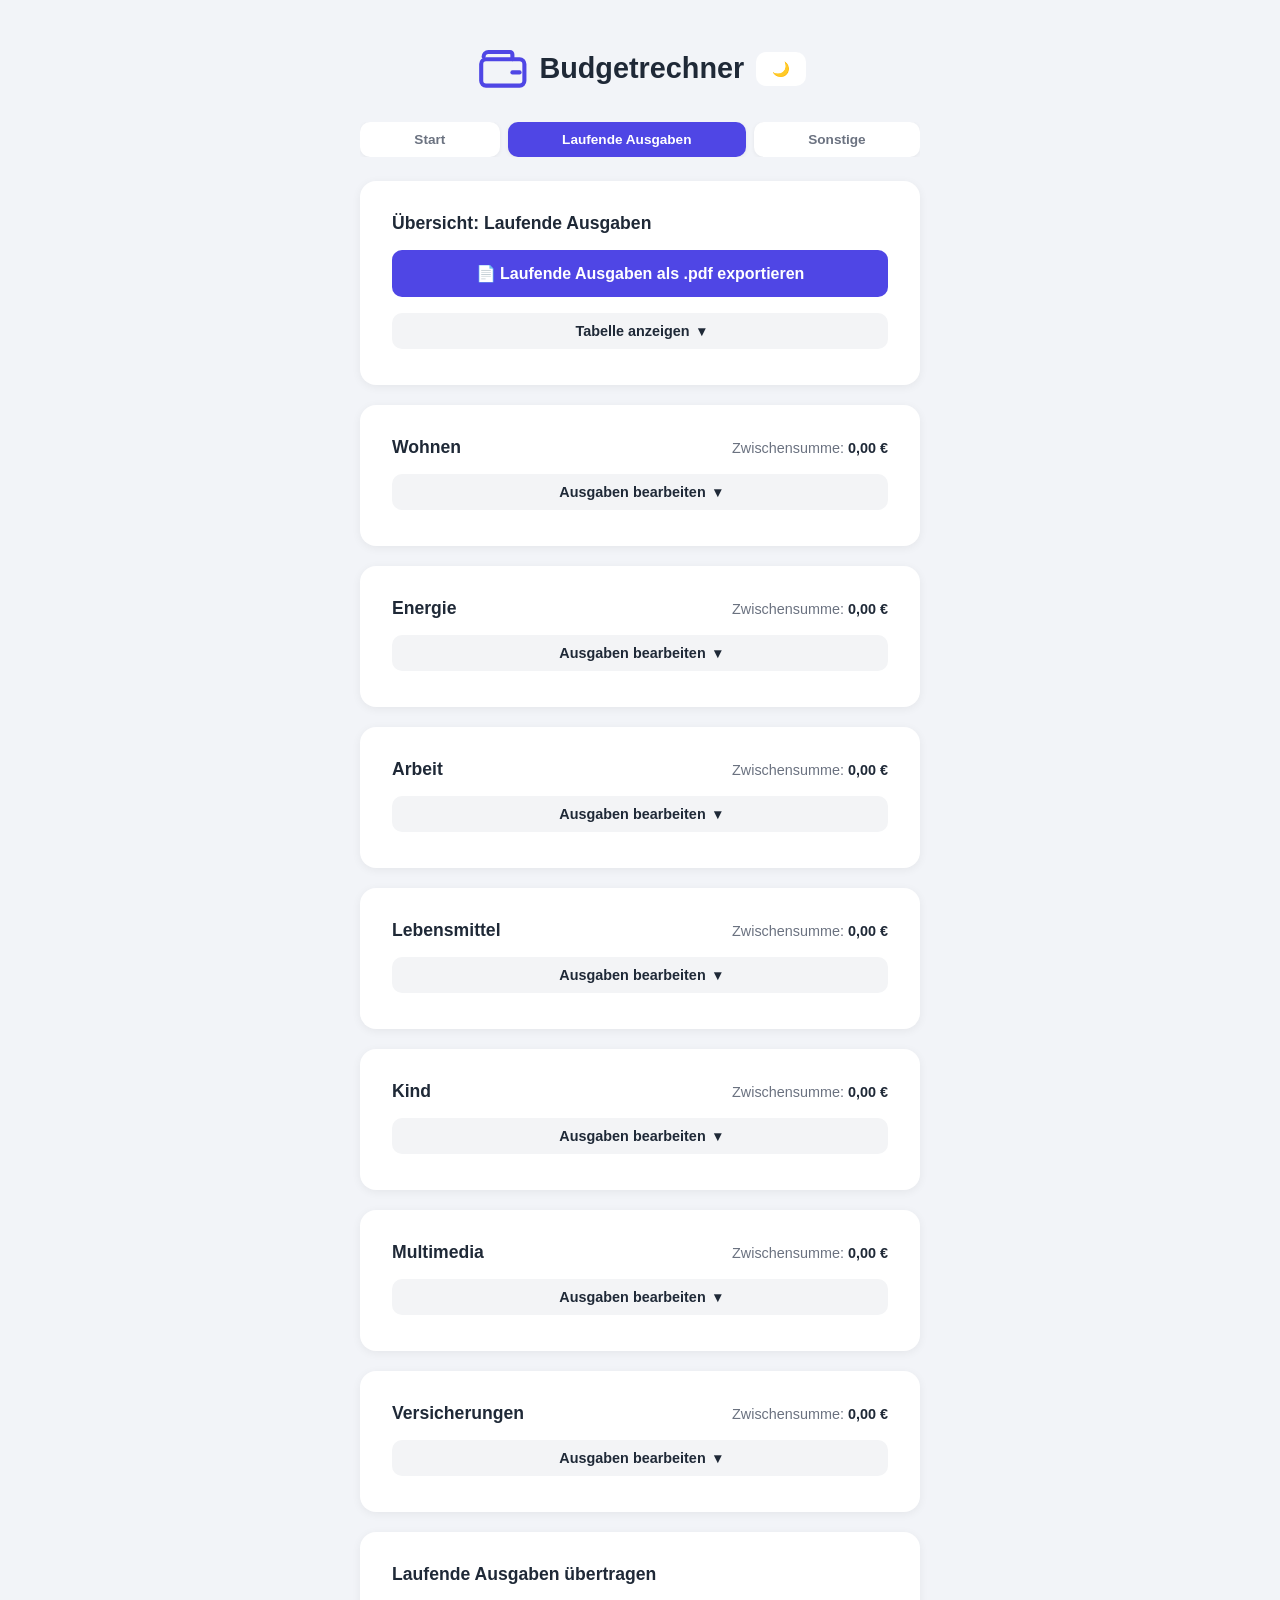
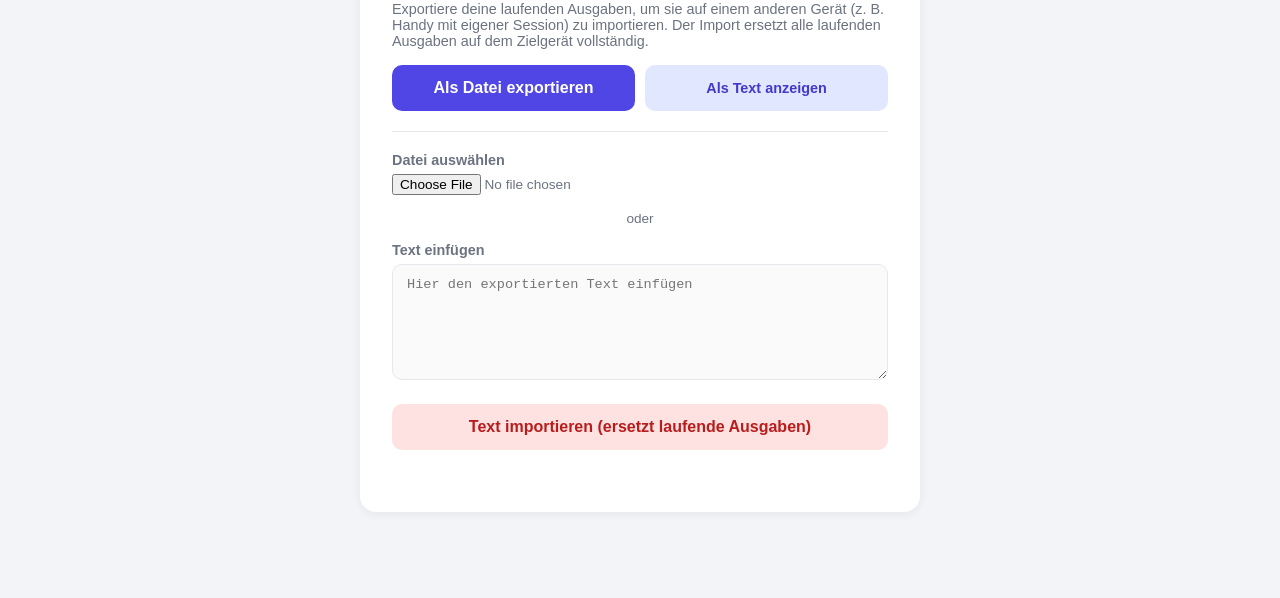
==== commit d68de2aa: "Add files via upload" ====
--- a/kategorien.html
+++ b/kategorien.html
@@ -11,9 +11,13 @@
       document.documentElement.classList.add("dunkel-modus");
     }
   </script>
-  <meta name="viewport" content="width=device-width, initial-scale=1.0">
+  <meta name="viewport" content="width=device-width, initial-scale=1.0, viewport-fit=cover">
+  <meta name="apple-mobile-web-app-capable" content="yes">
+  <meta name="mobile-web-app-capable" content="yes">
+  <meta name="apple-mobile-web-app-status-bar-style" content="black-translucent">
   <title>Laufende Ausgaben – Budgetrechner</title>
   <link rel="stylesheet" href="style.css">
+  <link rel="apple-touch-icon" href="icon-180.png">
 </head>
 <body>
 
@@ -39,6 +43,14 @@
       <a class="nav-link" href="sonstige.html">Sonstige</a>
     </nav>
 
+    <!-- Nur beim Drucken/PDF-Export sichtbarer Kopfbereich (siehe @media print
+         in style.css): Überschrift + aktuelles Datum. script.js
+         (initialisierePdfExport) trägt das Datum automatisch ein. -->
+    <div class="druck-kopf">
+      <h1 class="druck-titel">Laufende Ausgaben</h1>
+      <p class="druck-datum" id="druck-datum"></p>
+    </div>
+
     <!-- ================= ÜBERSICHTSTABELLE ================= -->
     <!-- Zeigt alle laufenden Ausgaben gruppiert nach Kategorie mit Zwischensumme.
          Wird von script.js (rendereUebersichtstabelle) automatisch befüllt;
@@ -46,6 +58,15 @@
     <section class="karte uebersicht-karte" data-tabelle-modus="kategorien">
       <h2>Übersicht: Laufende Ausgaben</h2>
 
+      <!-- Löst per window.print() den Druckdialog des Browsers aus; dort kann
+           "Als PDF sichern" gewählt werden. Das Druck-Stylesheet (@media
+           print) blendet alles außer dieser Tabelle aus. Bewusst außerhalb
+           von ".kategorie-details" platziert, damit man die Tabelle nicht
+           erst aufklappen muss, um sie zu exportieren. -->
+      <button type="button" class="btn btn-primary btn-pdf-export" id="pdf-export-button">
+        📄 Laufende Ausgaben als .pdf exportieren
+      </button>
+
       <button type="button" class="btn kategorie-umschalten" aria-expanded="false" data-label-zu="Tabelle anzeigen" data-label-offen="Tabelle einklappen">
         <span class="umschalten-text">Tabelle anzeigen</span>
         <span class="umschalten-pfeil" aria-hidden="true">▾</span>
@@ -54,6 +75,13 @@
       <div class="kategorie-details">
       <div class="tabelle-wrapper">
         <table class="uebersicht-tabelle">
+          <thead>
+            <tr>
+              <th scope="col">Kategorie</th>
+              <th scope="col" class="spalte-zahl">Monat</th>
+              <th scope="col" class="spalte-zahl">Jahr</th>
+            </tr>
+          </thead>
           <tbody class="uebersicht-tabelle-body"></tbody>
         </table>
       </div>
--- a/style.css
+++ b/style.css
@@ -19,6 +19,18 @@
   --farbe-neutral-bg: #f3f4f6;
   --schatten-farbe: rgba(0, 0, 0, 0.06);
   --radius: 16px;
+
+  /* Feste kategoriale Farbpalette fürs Tortendiagramm, in derselben
+     Reihenfolge wie KATEGORIEN in script.js (+ "Sonstige" als 8. Farbe).
+     Farbe hängt an der Kategorie, nicht an ihrer Größe/Position. */
+  --torte-farbe-1: #4d7ea8;
+  --torte-farbe-2: #3f9678;
+  --torte-farbe-3: #c9922f;
+  --torte-farbe-4: #5a8a52;
+  --torte-farbe-5: #6b5b95;
+  --torte-farbe-6: #b85c5c;
+  --torte-farbe-7: #c17a94;
+  --torte-farbe-8: #c17847;
 }
 
 /* Dunkelmodus: überschreibt einfach dieselben Variablen mit anderen Werten.
@@ -42,6 +54,15 @@
   --farbe-eingabe-bg-fokus: #111827;
   --farbe-neutral-bg: #334155;
   --schatten-farbe: rgba(0, 0, 0, 0.4);
+
+  --torte-farbe-1: #5f97c9;
+  --torte-farbe-2: #4aab8a;
+  --torte-farbe-3: #d1a151;
+  --torte-farbe-4: #6a9a63;
+  --torte-farbe-5: #8577ad;
+  --torte-farbe-6: #c97272;
+  --torte-farbe-7: #cf8ea6;
+  --torte-farbe-8: #cf8a5c;
 }
 
 * {
@@ -50,7 +71,12 @@
 
 body {
   margin: 0;
-  padding: 24px 16px 60px;
+  /* Zusätzlich zu den festen Werten die Safe-Area-Insets (Notch/Statusleiste,
+     Home-Indicator) addieren – wichtig im Vollbildmodus (siehe apple-mobile-
+     web-app-status-bar-style "black-translucent" im <head>), damit Kopfzeile
+     und unterster Inhalt nicht verdeckt werden. Auf Geräten ohne Notch ist
+     env(...) einfach 0, ändert also nichts am bisherigen Aussehen. */
+  padding: calc(24px + env(safe-area-inset-top)) calc(16px + env(safe-area-inset-right)) calc(60px + env(safe-area-inset-bottom)) calc(16px + env(safe-area-inset-left));
   font-family: "Segoe UI", Roboto, Helvetica, Arial, sans-serif;
   background: var(--farbe-hintergrund);
   color: var(--farbe-text);
@@ -190,6 +216,34 @@
 }
 
 /* ===================================================
+   SPARQUOTE-KARTE (Startseite)
+   =================================================== */
+.sparquote-karte {
+  text-align: center;
+}
+
+.sparquote-wert {
+  margin: 0;
+  font-size: 2.2rem;
+  font-weight: 700;
+  color: var(--farbe-text);
+}
+
+.sparquote-karte.positiv .sparquote-wert {
+  color: var(--farbe-positiv);
+}
+
+.sparquote-karte.negativ .sparquote-wert {
+  color: var(--farbe-negativ);
+}
+
+.sparquote-hinweis {
+  margin: 6px 0 0;
+  font-size: 0.85rem;
+  color: var(--farbe-text-hell);
+}
+
+/* ===================================================
    FORMULARE / EINGABEFELDER
    =================================================== */
 .feld-gruppe {
@@ -475,8 +529,11 @@
   border-bottom: 1px solid var(--farbe-rand);
 }
 
-.uebersicht-tabelle td:last-child,
-.uebersicht-tabelle th:last-child {
+/* Zahlen-Spalten (Monat, ggf. Jahr) rechtsbündig – per Klasse statt :last-child,
+   damit dieselbe Regel für die 2-spaltige (sonstige.html) UND die 3-spaltige
+   (kategorien.html) Tabelle funktioniert. */
+.uebersicht-tabelle td.spalte-zahl,
+.uebersicht-tabelle th.spalte-zahl {
   text-align: right;
   white-space: nowrap;
   font-weight: 600;
@@ -490,6 +547,24 @@
 
 .uebersicht-gruppen-zeile:not(:first-child) th {
   border-top: 2px solid var(--farbe-rand);
+}
+
+.uebersicht-gesamt-zeile th {
+  border-top: 2px solid var(--farbe-text);
+  font-weight: 700;
+}
+
+/* ===================================================
+   PDF-EXPORT-BUTTON (kategorien.html)
+   =================================================== */
+.btn-pdf-export {
+  margin-bottom: 16px;
+}
+
+/* Nur beim Drucken sichtbarer Kopfbereich (Überschrift + Datum), siehe
+   @media print weiter unten. */
+.druck-kopf {
+  display: none;
 }
 
 /* ===================================================
@@ -591,51 +666,85 @@
 }
 
 /* ===================================================
-   BALKENDIAGRAMM (Startseite, ohne externe Bibliothek)
+   TORTENDIAGRAMM (Startseite, ohne externe Bibliothek)
    =================================================== */
 .diagramm-flaeche {
-  display: flex;
-  align-items: flex-end;
-  gap: 16px;
-  overflow-x: auto;
-  padding-bottom: 4px;
-}
-
-.balken-spalte {
   display: flex;
   flex-direction: column;
   align-items: center;
-  flex: 1 1 64px;
-  min-width: 64px;
-}
-
-.balken-huelle {
-  display: flex;
-  align-items: flex-end;
-  height: 180px;
-  width: 100%;
-}
-
-.balken {
-  width: 100%;
-  min-height: 4px;
-  background: var(--farbe-primary);
-  border-radius: 8px 8px 0 0;
-  transition: height 0.3s ease;
-}
-
-.balken-wert {
-  margin-bottom: 6px;
-  font-size: 0.75rem;
-  font-weight: 700;
+  gap: 20px;
+}
+
+.torte-svg {
+  width: 100%;
+  max-width: 220px;
+  height: auto;
+}
+
+.torte-segment {
+  stroke: var(--farbe-karte);
+  stroke-width: 2;
+}
+
+.torte-legende {
+  list-style: none;
+  margin: 0;
+  padding: 0;
+  width: 100%;
+  display: flex;
+  flex-direction: column;
+  gap: 10px;
+}
+
+.torte-legende-eintrag {
+  display: flex;
+  align-items: baseline;
+  gap: 10px;
+  font-size: 0.85rem;
+}
+
+.torte-punkt {
+  flex-shrink: 0;
+  width: 12px;
+  height: 12px;
+  border-radius: 50%;
+  align-self: center;
+}
+
+.torte-name {
+  font-weight: 600;
+  flex: 1 1 auto;
+  min-width: 60px;
+  overflow-wrap: anywhere;
+}
+
+.torte-betrag {
+  font-weight: 600;
   white-space: nowrap;
 }
 
-.balken-label {
-  margin-top: 8px;
-  font-size: 0.8rem;
-  color: var(--farbe-text-hell);
-  text-align: center;
+.torte-prozent {
+  color: var(--farbe-text-hell);
+  white-space: nowrap;
+  min-width: 3.4em;
+  text-align: right;
+}
+
+/* Größere Bildschirme: Torte links, Legende rechts daneben */
+@media (min-width: 600px) {
+  .diagramm-flaeche {
+    flex-direction: row;
+    align-items: center;
+  }
+
+  .torte-svg {
+    flex: 0 0 auto;
+    width: 200px;
+  }
+
+  .torte-legende {
+    flex: 1 1 auto;
+  }
 }
 
 /* ===================================================
@@ -643,7 +752,7 @@
    =================================================== */
 @media (min-width: 600px) {
   body {
-    padding: 40px 16px 60px;
+    padding: calc(40px + env(safe-area-inset-top)) calc(16px + env(safe-area-inset-right)) calc(60px + env(safe-area-inset-bottom)) calc(16px + env(safe-area-inset-left));
   }
 
   .saldo-betrag {
@@ -654,3 +763,111 @@
     padding: 32px;
   }
 }
+
+/* ===================================================
+   DRUCK-/PDF-ANSICHT (kategorien.html – "Laufende Ausgaben als .pdf
+   exportieren"). Blendet alles bis auf die Übersichtstabelle aus und
+   gestaltet sie als schlichtes, gut lesbares Dokument für A4. Greift nur
+   beim tatsächlichen Drucken (window.print()), die normale Ansicht im
+   Browser bleibt davon unberührt.
+   =================================================== */
+@media print {
+  @page {
+    size: A4;
+    margin: 2cm;
+  }
+
+  body {
+    background: #ffffff;
+    color: #000000;
+    padding: 0;
+  }
+
+  .container {
+    max-width: 100%;
+    margin: 0;
+  }
+
+  /* Alles ausblenden, was für einen Ausdruck der laufenden Ausgaben
+     irrelevant ist: Kopfzeile, Navigation, Saldo/Sparquote/Diagramm,
+     Eingabefelder samt Kategorie-Karten, Export/Import sowie sämtliche
+     Buttons (inkl. des PDF-Export-Buttons selbst). */
+  .kopfzeile,
+  .nav-leiste,
+  .saldo-karte,
+  .sparquote-karte,
+  .diagramm-karte,
+  .ausgaben-karte,
+  #export-import-karte,
+  .btn {
+    display: none !important;
+  }
+
+  /* Nur für den Druck gedachter Kopfbereich wird sichtbar. */
+  .druck-kopf {
+    display: block;
+    margin-bottom: 20px;
+  }
+
+  .druck-titel {
+    margin: 0 0 4px;
+    font-size: 1.6rem;
+    color: #000000;
+  }
+
+  .druck-datum {
+    margin: 0;
+    font-size: 0.95rem;
+    color: #000000;
+  }
+
+  /* Die Übersichtskarte flach und randlos wie ein Dokumentabschnitt statt
+     wie eine Karte darstellen; die eigentliche Überschrift der Karte wird
+     durch ".druck-titel" oben ersetzt. */
+  .uebersicht-karte {
+    background: transparent;
+    box-shadow: none;
+    padding: 0;
+    margin: 0;
+  }
+
+  .uebersicht-karte h2 {
+    display: none;
+  }
+
+  /* Tabelle beim Drucken immer anzeigen, unabhängig vom Auf-/Zugeklappt-
+     Zustand auf dem Bildschirm. */
+  .kategorie-details {
+    display: block !important;
+    margin-top: 0;
+  }
+
+  .leer-hinweis {
+    color: #000000;
+  }
+
+  .uebersicht-tabelle {
+    font-size: 11pt;
+  }
+
+  .uebersicht-tabelle th,
+  .uebersicht-tabelle td {
+    color: #000000;
+    border-bottom: 1px solid #000000;
+    padding: 6px 4px;
+  }
+
+  .uebersicht-gruppen-zeile th {
+    background: #eeeeee;
+    border-top: 1px solid #000000;
+  }
+
+  .uebersicht-gruppen-zeile,
+  .uebersicht-gesamt-zeile {
+    break-inside: avoid;
+  }
+
+  .uebersicht-gesamt-zeile th {
+    border-top: 2px solid #000000;
+  }
+}
